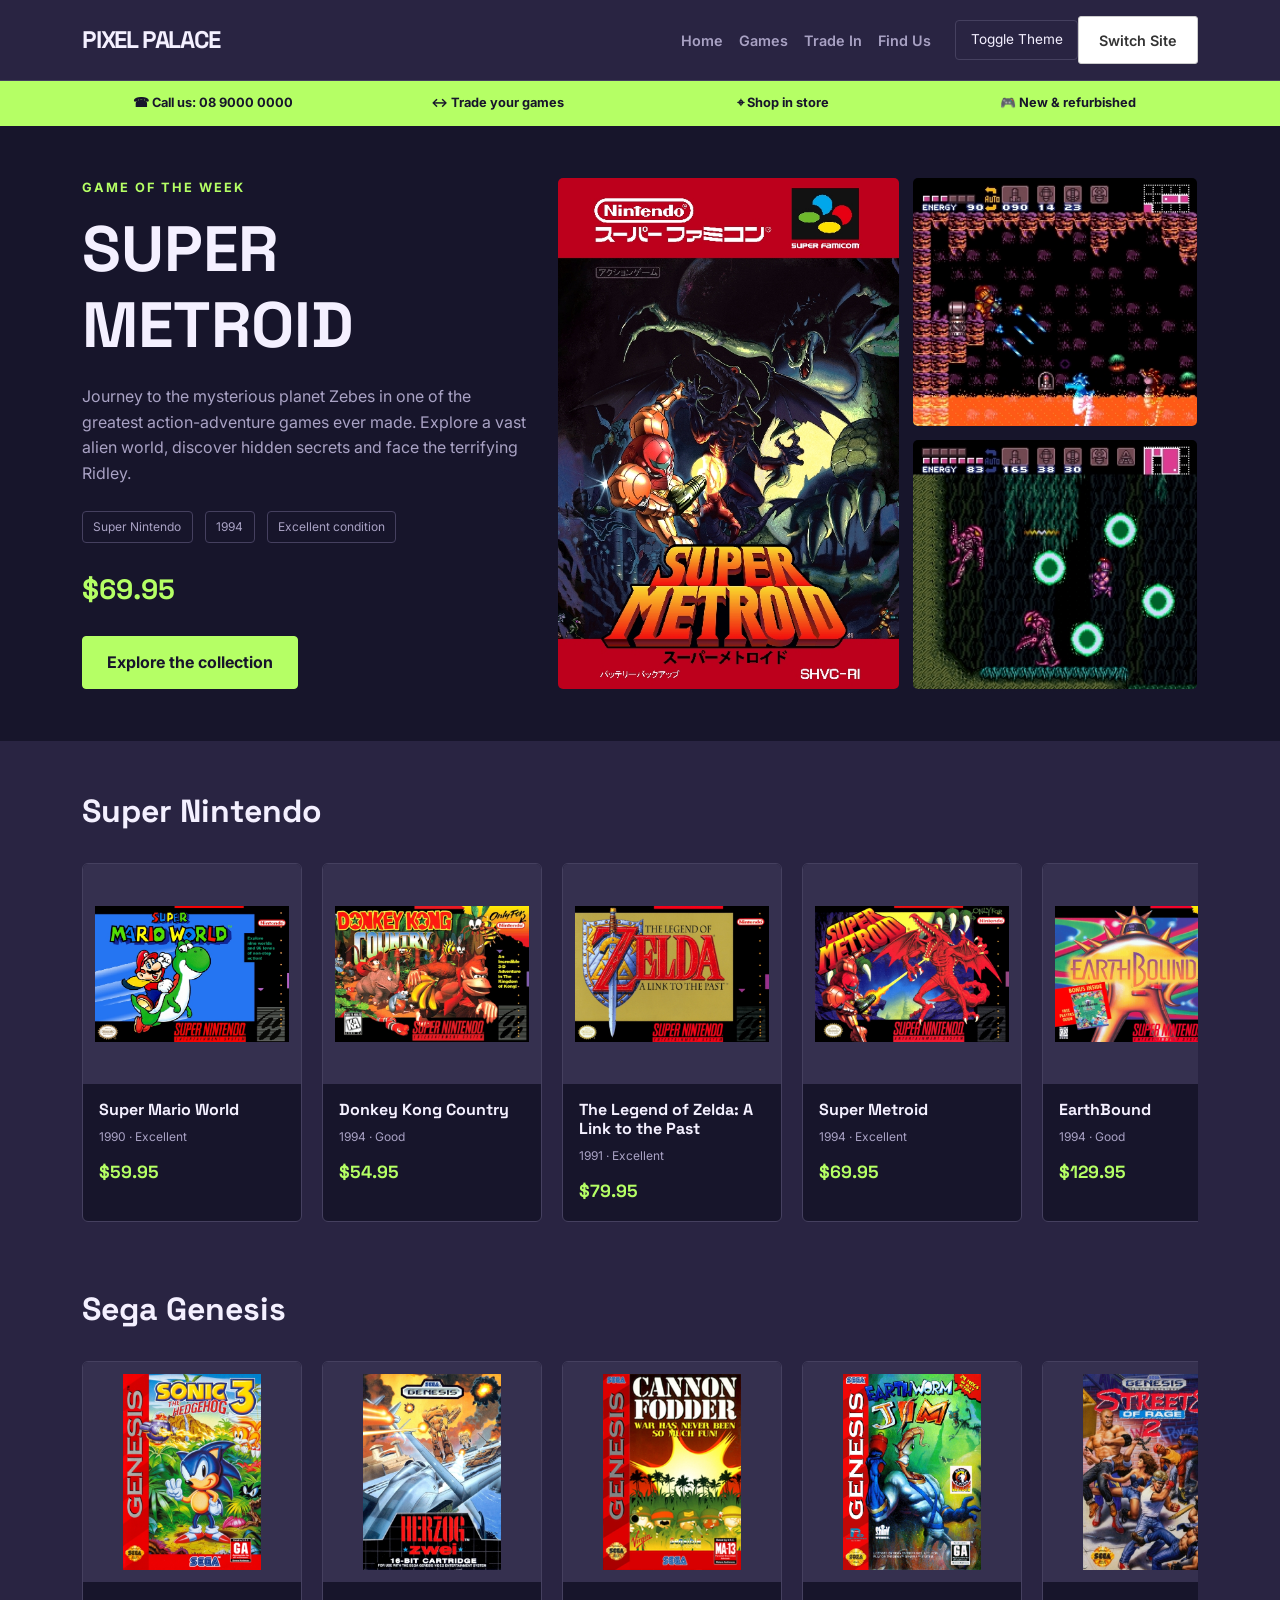
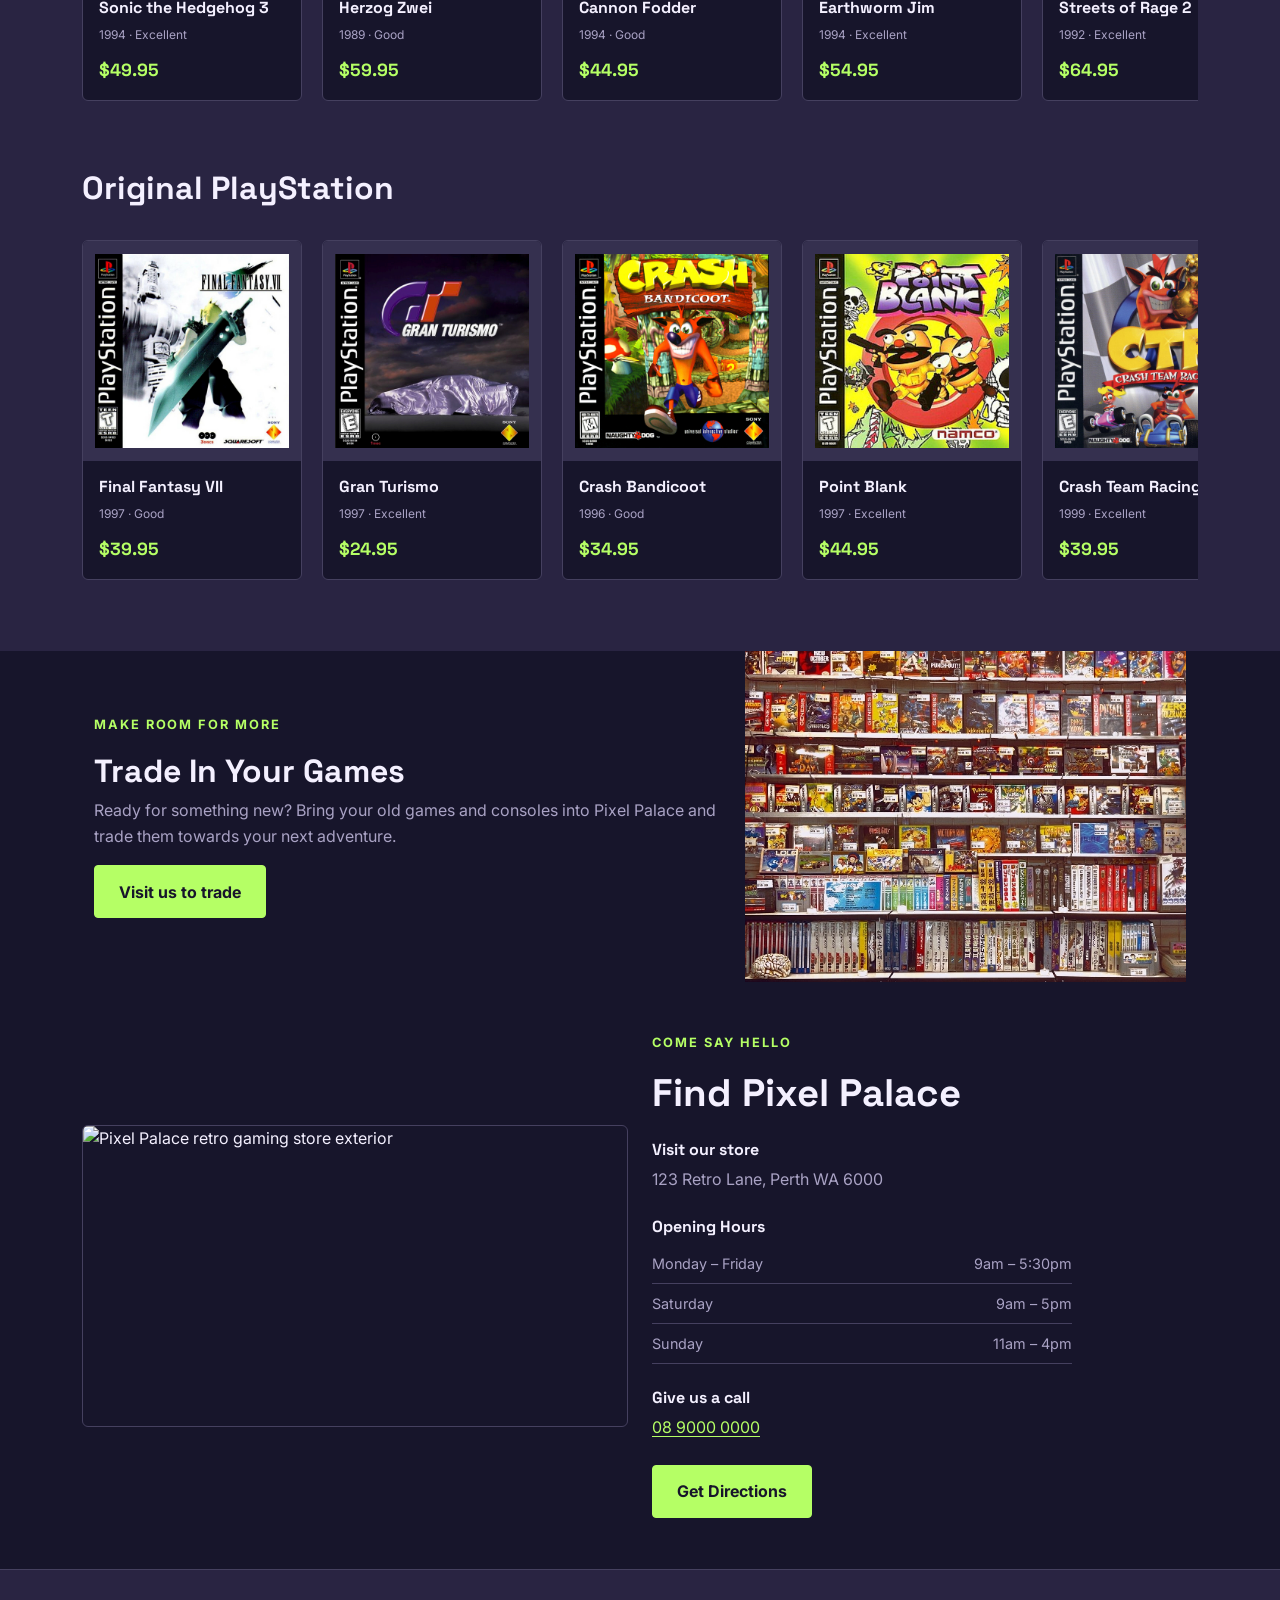
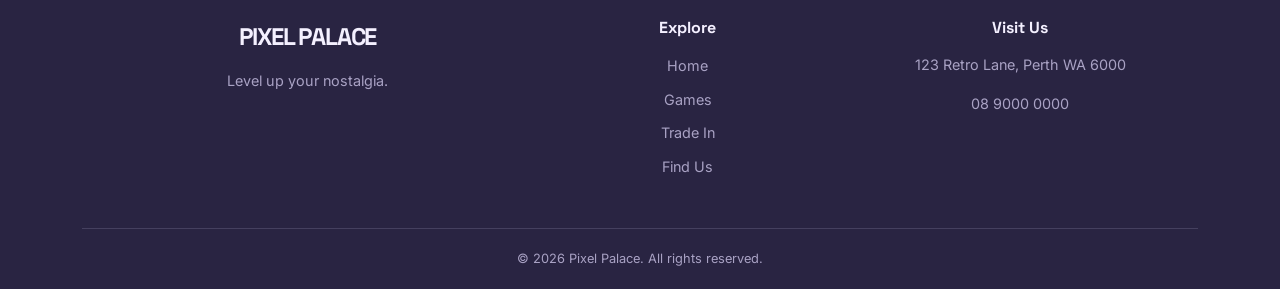
==== gaming/index.html @ fb089ce4 "Initial commit" ====
<!DOCTYPE html>
<html lang="en">

<head>
    <meta charset="UTF-8">
    <meta name="viewport" content="width=device-width, initial-scale=1.0">

    <title>Pixel Palace | Retro Gaming</title>

    <link rel="preconnect" href="https://fonts.googleapis.com">
    <link rel="preconnect" href="https://fonts.gstatic.com" crossorigin>
    <link
        href="https://fonts.googleapis.com/css2?family=Inter:wght@400;500;600;700&family=Space+Grotesk:wght@400;500;600;700&display=swap"
        rel="stylesheet">

    <!-- Bootstrap -->
    <link href="https://cdn.jsdelivr.net/npm/bootstrap@5.3.8/dist/css/bootstrap.min.css" rel="stylesheet">

    <!-- Project stylesheets -->
    <link rel="stylesheet" href="../css/global.css">
    <link rel="stylesheet" href="../css/switcher.css">
    <link rel="stylesheet" href="../css/gaming.css">
</head>

<body>

    <!-- =========================
         Header & Navigation
    ========================= -->

    <header class="site-header">
        <nav class="navbar navbar-expand-lg">
            <div class="container">

                <a class="navbar-brand" href="#home">
                    PIXEL PALACE
                </a>

                <button class="navbar-toggler" type="button" data-bs-toggle="collapse" data-bs-target="#main-navigation"
                    aria-controls="main-navigation" aria-expanded="false" aria-label="Toggle navigation">
                    <span class="navbar-toggler-icon"></span>
                </button>

                <div class="collapse navbar-collapse" id="main-navigation">

                    <ul class="navbar-nav ms-auto align-items-lg-center">
                        <li class="nav-item">
                            <a class="nav-link" href="#home">Home</a>
                        </li>

                        <li class="nav-item">
                            <a class="nav-link" href="#games">Games</a>
                        </li>

                        <li class="nav-item">
                            <a class="nav-link" href="#trade-in">Trade In</a>
                        </li>

                        <li class="nav-item">
                            <a class="nav-link" href="#find-us">Find Us</a>
                        </li>
                    </ul>

                    <button class="theme-toggle" type="button" aria-label="Toggle colour theme" aria-pressed="false">
                        Toggle Theme
                    </button>

                </div>

                <!-- Shared site switcher -->
                <button class="switcher-button" type="button" popovertarget="site-switcher-panel">
                    Switch Site
                </button>

                <nav id="site-switcher-panel" class="switcher-panel" popover aria-label="Explore other websites">
                    <p>Switch between experiences</p>
                    <a href="../cafe/index.html">☕ The Daily Grind</a>
                    <a href="../gaming/index.html" aria-current="page">🎮 Pixel Palace</a>
                    <a href="../music/index.html">💿 The Record Room</a>
                </nav>

            </div>
        </nav>
    </header>


    <main>


        <!-- =========================
     Store Information Bar
========================= -->

        <section class="store-info-bar">
            <div class="container">
                <div class="row">

                    <div class="col-6 col-lg-3">
                        <a href="tel:0890000000" class="store-info-item">
                            <span aria-hidden="true">☎</span>
                            Call us: 08 9000 0000
                        </a>
                    </div>

                    <div class="col-6 col-lg-3">
                        <a href="#trade-in" class="store-info-item">
                            <span aria-hidden="true">↔</span>
                            Trade your games
                        </a>
                    </div>

                    <div class="col-6 col-lg-3">
                        <a href="#find-us" class="store-info-item">
                            <span aria-hidden="true">⌖</span>
                            Shop in store
                        </a>
                    </div>

                    <div class="col-6 col-lg-3">
                        <a href="#games" class="store-info-item">
                            <span aria-hidden="true">🎮</span>
                            New & refurbished
                        </a>
                    </div>

                </div>
            </div>
        </section>


        <!-- =========================
     Game of the Week
========================= -->

        <section class="game-of-the-week">
            <div class="container">

                <div class="row align-items-center g-4">

                    <!-- Game Information -->
                    <div class="col-lg-5">

                        <p class="eyebrow">Game of the week</p>

                        <h1>Super Metroid</h1>

                        <p class="game-description">
                            Journey to the mysterious planet Zebes in one
                            of the greatest action-adventure games ever made.
                            Explore a vast alien world, discover hidden secrets
                            and face the terrifying Ridley.
                        </p>

                        <div class="game-details">
                            <span>Super Nintendo</span>
                            <span>1994</span>
                            <span>Excellent condition</span>
                        </div>

                        <div class="game-price">
                            $69.95
                        </div>

                        <a href="#games" class="btn button">
                            Explore the collection
                        </a>

                    </div>


                    <!-- Game Images -->
                    <div class="col-lg-7">

                        <div class="game-feature-images">

                            <!-- Main Box Artwork -->
                            <div class="game-box-image">
                                <img src="../images/gaming/super-metroid-box.jpg"
                                    alt="Super Metroid original Super Nintendo game box">
                            </div>

                            <!-- Gameplay Screenshots -->
                            <div class="gameplay-image gameplay-one">
                                <img src="../images/gaming/super-metroid-gameplay-1.jpg"
                                    alt="Samus exploring the alien world of Zebes">
                            </div>

                            <div class="gameplay-image gameplay-two">
                                <img src="../images/gaming/super-metroid-gameplay-2.jpg"
                                    alt="Super Metroid gameplay showing an encounter with an enemy">
                            </div>

                        </div>

                    </div>

                </div>

            </div>
        </section>

        <!-- =========================
             Game Collections
        ========================= -->

        <section class="game-collections" id="games">
            <div class="container">

                <!-- Super Nintendo -->
                <div class="game-collection">
                    <h2>Super Nintendo</h2>
                    <div class="game-carousel" id="snes-games">
                        <!-- Game cards generated with JavaScript -->
                    </div>
                </div>

                <!-- Sega Genesis -->
                <div class="game-collection">
                    <h2>Sega Genesis</h2>
                    <div class="game-carousel" id="genesis-games">
                        <!-- Game cards generated with JavaScript -->
                    </div>
                </div>

                <!-- PlayStation -->
                <div class="game-collection">
                    <h2>Original PlayStation</h2>
                    <div class="game-carousel" id="playstation-games">
                        <!-- Game cards generated with JavaScript -->
                    </div>
                </div>

            </div>
        </section>


        <!-- =========================
             Trade In
        ========================= -->

        <section class="trade-in" id="trade-in">
            <div class="container">

                <section class="trade-in" id="trade-in">
                    <div class="container">
                        <div class="row align-items-center g-4">
                            <div class="col-lg-7">
                                <p class="eyebrow">Make room for more</p>
                                <h2>Trade In Your Games</h2>
                                <p>
                                    Ready for something new? Bring your old games and consoles
                                    into Pixel Palace and trade them towards your next adventure.
                                </p>
                                <a href="#find-us" class="btn button">Visit us to trade</a>
                            </div>

                            <div class="col-lg-5">
                                <div class="trade-in-image">
                                    <img src="../images/gaming/game-trade-in.jpg"
                                        alt="A collection of classic video games ready to trade">
                                </div>
                            </div>
                        </div>
                    </div>
                </section>

            </div>
        </section>


        <!-- =========================
             Find Us
        ========================= -->

        <section class="find-us" id="find-us">
            <div class="container">
                <div class="row align-items-center g-4">

                    <!-- Store Image -->
                    <div class="col-lg-6">
                        <div class="find-us-image">
                            <img src="../images/gaming/store-front.jpg" alt="Pixel Palace retro gaming store exterior">
                        </div>
                    </div>

                    <!-- Store Details -->
                    <div class="col-lg-6">
                        <p class="eyebrow">Come say hello</p>
                        <h2>Find Pixel Palace</h2>

                        <div class="store-details">
                            <h3>Visit our store</h3>
                            <p>123 Retro Lane, Perth WA 6000</p>

                            <h3>Opening Hours</h3>
                            <ul class="opening-hours">
                                <li>
                                    <span>Monday – Friday</span>
                                    <span>9am – 5:30pm</span>
                                </li>
                                <li>
                                    <span>Saturday</span>
                                    <span>9am – 5pm</span>
                                </li>
                                <li>
                                    <span>Sunday</span>
                                    <span>11am – 4pm</span>
                                </li>
                            </ul>

                            <h3>Give us a call</h3>
                            <p><a href="tel:0890000000">08 9000 0000</a></p>

                            <a href="https://www.google.com/maps/search/?api=1&query=123+Retro+Lane+Perth+WA+6000"
                                target="_blank" rel="noopener noreferrer" class="btn button">
                                Get Directions
                            </a>
                        </div>
                    </div>

                </div>
            </div>
        </section>

    </main>


    <!-- =========================
         Footer
    ========================= -->

    <footer class="site-footer">
        <div class="container">
            <div class="row g-4 justify-content-center">

                <!-- Branding -->
                <div class="col-lg-5">
                    <a href="#home" class="footer-brand">PIXEL PALACE</a>
                    <p>Level up your nostalgia.</p>
                </div>

                <!-- Quick Links -->
                <div class="col-lg-3">
                    <h3>Explore</h3>
                    <ul class="footer-links">
                        <li><a href="#home">Home</a></li>
                        <li><a href="#games">Games</a></li>
                        <li><a href="#trade-in">Trade In</a></li>
                        <li><a href="#find-us">Find Us</a></li>
                    </ul>
                </div>

                <!-- Contact -->
                <div class="col-lg-4">
                    <h3>Visit Us</h3>
                    <p>123 Retro Lane, Perth WA 6000</p>
                    <p><a href="tel:0890000000">08 9000 0000</a></p>
                </div>

            </div>

            <div class="footer-bottom">
                <p>&copy; 2026 Pixel Palace. All rights reserved.</p>
            </div>
        </div>
    </footer>


    <!-- Bootstrap JavaScript -->
    <script src="https://cdn.jsdelivr.net/npm/bootstrap@5.3.8/dist/js/bootstrap.bundle.min.js"></script>

    <!-- Project JavaScript -->
    <script src="../js/gaming/games-data.js"></script>
    <script src="../js/gaming/games.js"></script>
    <script src="../js/main.js"></script>

</body>

</html>
---- css/global.css ----
/* =========================
   Global Variables
========================= */

:root {
    --project-font: Arial, Helvetica, sans-serif;
}


/* =========================
   Base Styles
========================= */

html {
    scroll-behavior: smooth;
}

img {
    display: block;
    max-width: 100%;
}


/* =========================
   Project Landing Page
========================= */

.project-home {
    width: min(1100px, calc(100% - 3rem));
    margin: 5rem auto;
}

.project-home header {
    max-width: 650px;
    margin-bottom: 3rem;
}

.project-home h1 {
    font-size: clamp(2.5rem, 6vw, 5rem);
    line-height: 1.05;
    margin-block: 1rem;
}

.eyebrow {
    text-transform: uppercase;
    letter-spacing: 0.15em;
    font-size: 0.8rem;
    font-weight: 700;
}

.project-links {
    display: grid;
    grid-template-columns: repeat(
        auto-fit,
        minmax(min(100%, 250px), 1fr)
    );
    gap: 1.5rem;
}

.project-links article {
    padding: 2rem;
    border: 1px solid #ccc;
    border-radius: 0.75rem;
}

.project-links article h2 {
    margin-bottom: 0.75rem;
}

.project-links article a {
    display: inline-block;
    margin-top: 1.5rem;
    font-weight: 700;
}


/* =========================
   Accessibility
========================= */

@media (prefers-reduced-motion: reduce) {
    *,
    *::before,
    *::after {
        scroll-behavior: auto !important;
        animation-duration: 0.01ms !important;
        animation-iteration-count: 1 !important;
        transition-duration: 0.01ms !important;
    }
}
---- css/switcher.css ----
/* =========================
   Site Switcher Button
========================= */
.switcher-button {
    padding: 0.7rem 1.25rem;
    border: 1px solid #ccc;
    border-radius: 3px;
    background-color: #fff;
    color: #333;
    font: inherit;
    font-size: 0.9rem;
    font-weight: 600;
    cursor: pointer;
    transition: background-color 0.2s ease, border-color 0.2s ease;
}

.switcher-button:hover {
    background-color: #f2f2f2;
    border-color: #999;
}


/* =========================
   Site Switcher Popover
========================= */
.switcher-panel {
    position: fixed;
    top: 5.5rem;
    right: 1.5rem;
    left: auto;
    bottom: auto;
    margin: 0;
    width: min(300px, calc(100vw - 2rem));
    padding: 1rem;
    border: 1px solid #ddd;
    border-radius: 0.75rem;
    background-color: #fff;
    color: #333;
    box-shadow: 0 10px 35px rgb(0 0 0 / 15%);
}

.switcher-panel p {
    margin-bottom: 0.75rem;
    font-size: 0.85rem;
    font-weight: 700;
}

.switcher-panel a {
    display: block;
    padding: 0.75rem;
    border-radius: 0.4rem;
}

.switcher-panel a:hover,
.switcher-panel a:focus-visible {
    background-color: #f2f2f2;
}

.switcher-panel a[aria-current="page"] {
    background-color: #e9e9e9;
    font-weight: 700;
}
---- css/gaming.css ----
/* =========================
   1. CSS Variables & Theme
========================= */

:root {
    color-scheme: dark;

    /* Colours */
    --page-background: #17152B;
    --surface-background: #292442;
    --surface-secondary: #35304F;

    --text-primary: #F4F0FF;
    --text-secondary: #A9A2C4;

    --accent: #B5FF65;
    --accent-hover: #C9FF91;

    --border: #45405F;

    /* Typography */
    --font-heading: 'Space Grotesk', sans-serif;
    --font-body: 'Inter', sans-serif;

    /* Layout */
    --content-width: 1200px;

    /* Spacing */
    --section-spacing: clamp(2rem, 4vw, 3.5rem);
}

/* Light theme */
:root[data-theme="light"] {
    color-scheme: light;

    --page-background: #F4F0FF;
    --surface-background: #FFFFFF;
    --surface-secondary: #E8E3F2;

    --text-primary: #202033;
    --text-secondary: #66627B;

    --accent: #527F20;
    --accent-hover: #3F6517;

    --border: #D6D0E2;
}


/* =========================
   2. Reset & Base
========================= */

*,
*::before,
*::after {
    box-sizing: border-box;
}

html {
    scroll-behavior: smooth;
}

body {
    margin: 0;
    background-color: var(--page-background);
    color: var(--text-primary);
    font-family: var(--font-body);
    line-height: 1.6;
}

img {
    display: block;
    max-width: 100%;
}

a {
    color: inherit;
    text-decoration: none;
}


/* =========================
   3. Typography
========================= */

h1,
h2,
h3,
h4,
h5,
h6 {
    color: var(--text-primary);
    font-family: var(--font-heading);
    font-weight: 700;
    line-height: 1.2;
}

p {
    color: var(--text-secondary);
}

.eyebrow {
    color: var(--accent);
    font-size: 0.8rem;
    font-weight: 700;
    letter-spacing: 0.15em;
    text-transform: uppercase;
}


/* =========================
   4. Header & Navigation
========================= */

.site-header {
    position: sticky;
    top: 0;
    z-index: 1000;

    background-color: var(--surface-background);
    border-bottom: 1px solid var(--border);
}

.site-header .navbar {
    padding-block: 1rem;
}

.site-header .navbar-brand {
    color: var(--text-primary);
    font-family: var(--font-heading);
    font-size: 1.5rem;
    font-weight: 700;
    letter-spacing: -0.05em;
}

.site-header .navbar-brand:hover {
    color: var(--accent);
}

.site-header .nav-link {
    color: var(--text-secondary);
    font-size: 0.9rem;
    font-weight: 600;
    transition: color 0.2s ease;
}

.site-header .nav-link:hover,
.site-header .nav-link:focus {
    color: var(--accent);
}

/* Theme Toggle */
.theme-toggle {
    margin-left: 1rem;
    padding: 0.5rem 0.9rem;

    background: transparent;
    border: 1px solid var(--border);
    border-radius: 4px;

    color: var(--text-primary);
    font-size: 0.85rem;
    cursor: pointer;
}

.theme-toggle:hover {
    border-color: var(--accent);
    color: var(--accent);
}

/* Mobile Navigation */
.site-header .navbar-toggler {
    border-color: var(--border);
}

.site-header .navbar-toggler:focus {
    box-shadow: 0 0 0 0.2rem rgb(181 255 101 / 20%);
}



/* =========================
   5. Store Information Bar
========================= */

.store-info-bar {
    padding-block: 0.75rem;

    background-color: var(--accent);
    color: #17152B;
}

.store-info-bar .row {
    align-items: center;
    row-gap: 0.5rem;
}

.store-info-bar p {
    margin: 0;
    color: #17152B;
    font-size: 0.8rem;
    font-weight: 700;
    text-align: center;
}

.store-info-item {
    display: block;
    color: inherit;
    font-size: 0.8rem;
    font-weight: 700;
    text-align: center;
    transition: opacity 0.2s ease;
}

.store-info-item:hover {
    opacity: 0.7;
}


/* =========================
   6. Game of the Week
========================= */

.game-of-the-week {
    padding-block: var(--section-spacing);
}

.game-of-the-week .eyebrow {
    margin-bottom: 0.75rem;
}

.game-of-the-week h1 {
    margin-bottom: 1.25rem;
    font-size: clamp(2.5rem, 5vw, 4rem);
    text-transform: uppercase;
}

.game-description {
    max-width: 480px;
    margin-bottom: 1.5rem;
    font-size: 1rem;
}

/* Game Details */

.game-details {
    display: flex;
    flex-wrap: wrap;
    gap: 0.75rem;
    margin-bottom: 1.5rem;
}

.game-details span {
    padding: 0.35rem 0.65rem;
    border: 1px solid var(--border);
    border-radius: 4px;
    color: var(--text-secondary);
    font-size: 0.75rem;
}

/* Game Price */
.game-price {
    margin-bottom: 1.5rem;
    color: var(--accent);
    font-family: var(--font-heading);
    font-size: 1.75rem;
    font-weight: 700;
}

/* =========================
   Game Images
========================= */

.game-feature-images {
    display: grid;
    grid-template-columns: 1.2fr 1fr;
    grid-template-rows: repeat(2, 1fr);
    gap: 0.75rem;
}

.game-box-image,
.gameplay-image {
    overflow: hidden;
    border: 1px solid transparent;
    border-radius: 6px;
    transition:
        transform 0.3s ease,
        border-color 0.3s ease;
}

.game-box-image {
    grid-row: span 2;
}

.gameplay-image {
    min-height: 140px;
}

.game-feature-images img {
    width: 100%;
    height: 100%;
    object-fit: cover;
    transition: filter 0.3s ease;
}

/* Hover Effects */

.game-box-image:hover,
.gameplay-image:hover {
    transform: rotate(-0.5deg);
    border-color: var(--accent);
}

.game-box-image:hover img,
.gameplay-image:hover img {
    filter: saturate(1.15);
}

/* Reduced Motion */

@media (prefers-reduced-motion: reduce) {
    .game-box-image,
    .gameplay-image,
    .game-feature-images img {
        transition: none;
    }
}

/* Shared Buttons */

.button {
    display: inline-block;
    padding: 0.85rem 1.5rem;
    border: 1px solid var(--accent);
    border-radius: 4px;
    background-color: var(--accent);
    color: #17152B;
    font-weight: 700;
    transition:
        background-color 0.2s ease,
        border-color 0.2s ease,
        transform 0.2s ease;
}

.button:hover {
    border-color: var(--accent-hover);
    background-color: var(--accent-hover);
    color: #17152B;
    transform: translateY(-2px);
}

/* =========================
   Game Collections
========================= */

.game-collections {
    padding-block: var(--section-spacing);
    background-color: var(--surface-background);
}

.game-collection {
    margin-bottom: 3rem;
}

.game-collection:last-child {
    margin-bottom: 0;
}

.game-collection h2 {
    margin-bottom: 1.5rem;
    font-size: clamp(1.5rem, 3vw, 2rem);
}

/* Game Carousel */

.game-carousel {
    display: grid;
    grid-auto-columns: 220px;
    grid-auto-flow: column;
    gap: 1.25rem;

    overflow-x: auto;
    overscroll-behavior-x: contain;
    scroll-snap-type: x mandatory;
    scroll-padding-inline: 1px;

    padding: 0.5rem 0 1.25rem;
}

.game-carousel > * {
    scroll-snap-align: start;
}


/* =========================
   Game Cards
========================= */

.game-card {
    overflow: hidden;
    border: 1px solid var(--border);
    border-radius: 6px;
    background-color: var(--page-background);
    scroll-snap-align: start;
    transition:
        transform 0.25s ease,
        border-color 0.25s ease;
}

.game-card:hover {
    transform: translateY(-4px);
    border-color: var(--accent);
}

.game-card-image {
    height: 220px;
    display: flex;
    align-items: center;
    justify-content: center;
    padding: 0.75rem;
    overflow: hidden;
    background-color: var(--surface-secondary);
}

.game-card-image img {
    max-width: 100%;
    max-height: 100%;
    width: auto;
    height: auto;
    object-fit: contain;
    transition: transform 0.3s ease;
}

.game-card:hover .game-card-image img {
    transform: scale(1.04);
}

.game-card-content {
    padding: 1rem;
}

.game-card h3 {
    margin-bottom: 0.5rem;
    font-size: 1rem;
}

.game-card-details {
    margin-bottom: 0.75rem;
    color: var(--text-secondary);
    font-size: 0.75rem;
}

.game-card-price {
    margin: 0;
    color: var(--accent);
    font-family: var(--font-heading);
    font-size: 1.1rem;
    font-weight: 700;
}

/* =========================
   Find Us
========================= */

.find-us {
    padding-block: var(--section-spacing);
}

.find-us h2 {
    margin-bottom: 1.5rem;
    font-size: clamp(1.8rem, 3vw, 2.5rem);
}

.store-details h3 {
    margin-bottom: 0.5rem;
    font-size: 1rem;
}

.store-details p {
    margin-bottom: 1.5rem;
}

.store-details a:not(.button) {
    color: var(--accent);
    text-decoration: underline;
    text-underline-offset: 3px;
}

.opening-hours {
    max-width: 420px;
    margin: 0 0 1.5rem;
    padding: 0;
    list-style: none;
}

.opening-hours li {
    display: flex;
    justify-content: space-between;
    gap: 1rem;
    padding-block: 0.5rem;
    border-bottom: 1px solid var(--border);
    color: var(--text-secondary);
    font-size: 0.9rem;
}

.find-us-image {
    height: 100%;
    min-height: 300px;
    overflow: hidden;
    border: 1px solid var(--border);
    border-radius: 6px;
}

.find-us-image img {
    width: 100%;
    height: 100%;
    min-height: 300px;
    object-fit: cover;
}

/* =========================
   Footer
========================= */

.site-footer {
    padding-top: 3rem;
    background-color: var(--surface-background);
    border-top: 1px solid var(--border);
    text-align: center;
}

.footer-brand {
    display: inline-block;
    margin-bottom: 0.75rem;
    color: var(--text-primary);
    font-family: var(--font-heading);
    font-size: 1.5rem;
    font-weight: 700;
    letter-spacing: -0.05em;
}

.footer-brand:hover {
    color: var(--accent);
}

.site-footer h3 {
    margin-bottom: 1rem;
    font-size: 1rem;
}

.site-footer p {
    color: var(--text-secondary);
    font-size: 0.9rem;
}

.footer-links {
    margin: 0;
    padding: 0;
    list-style: none;
}

.footer-links li {
    margin-bottom: 0.5rem;
}

.footer-links a,
.site-footer p a {
    color: var(--text-secondary);
    font-size: 0.9rem;
    transition: color 0.2s ease;
}

.footer-links a:hover,
.site-footer p a:hover {
    color: var(--accent);
}

.footer-bottom {
    margin-top: 2.5rem;
    padding-block: 1.25rem;
    border-top: 1px solid var(--border);
}

.footer-bottom p {
    margin: 0;
    font-size: 0.8rem;
    text-align: center;
}
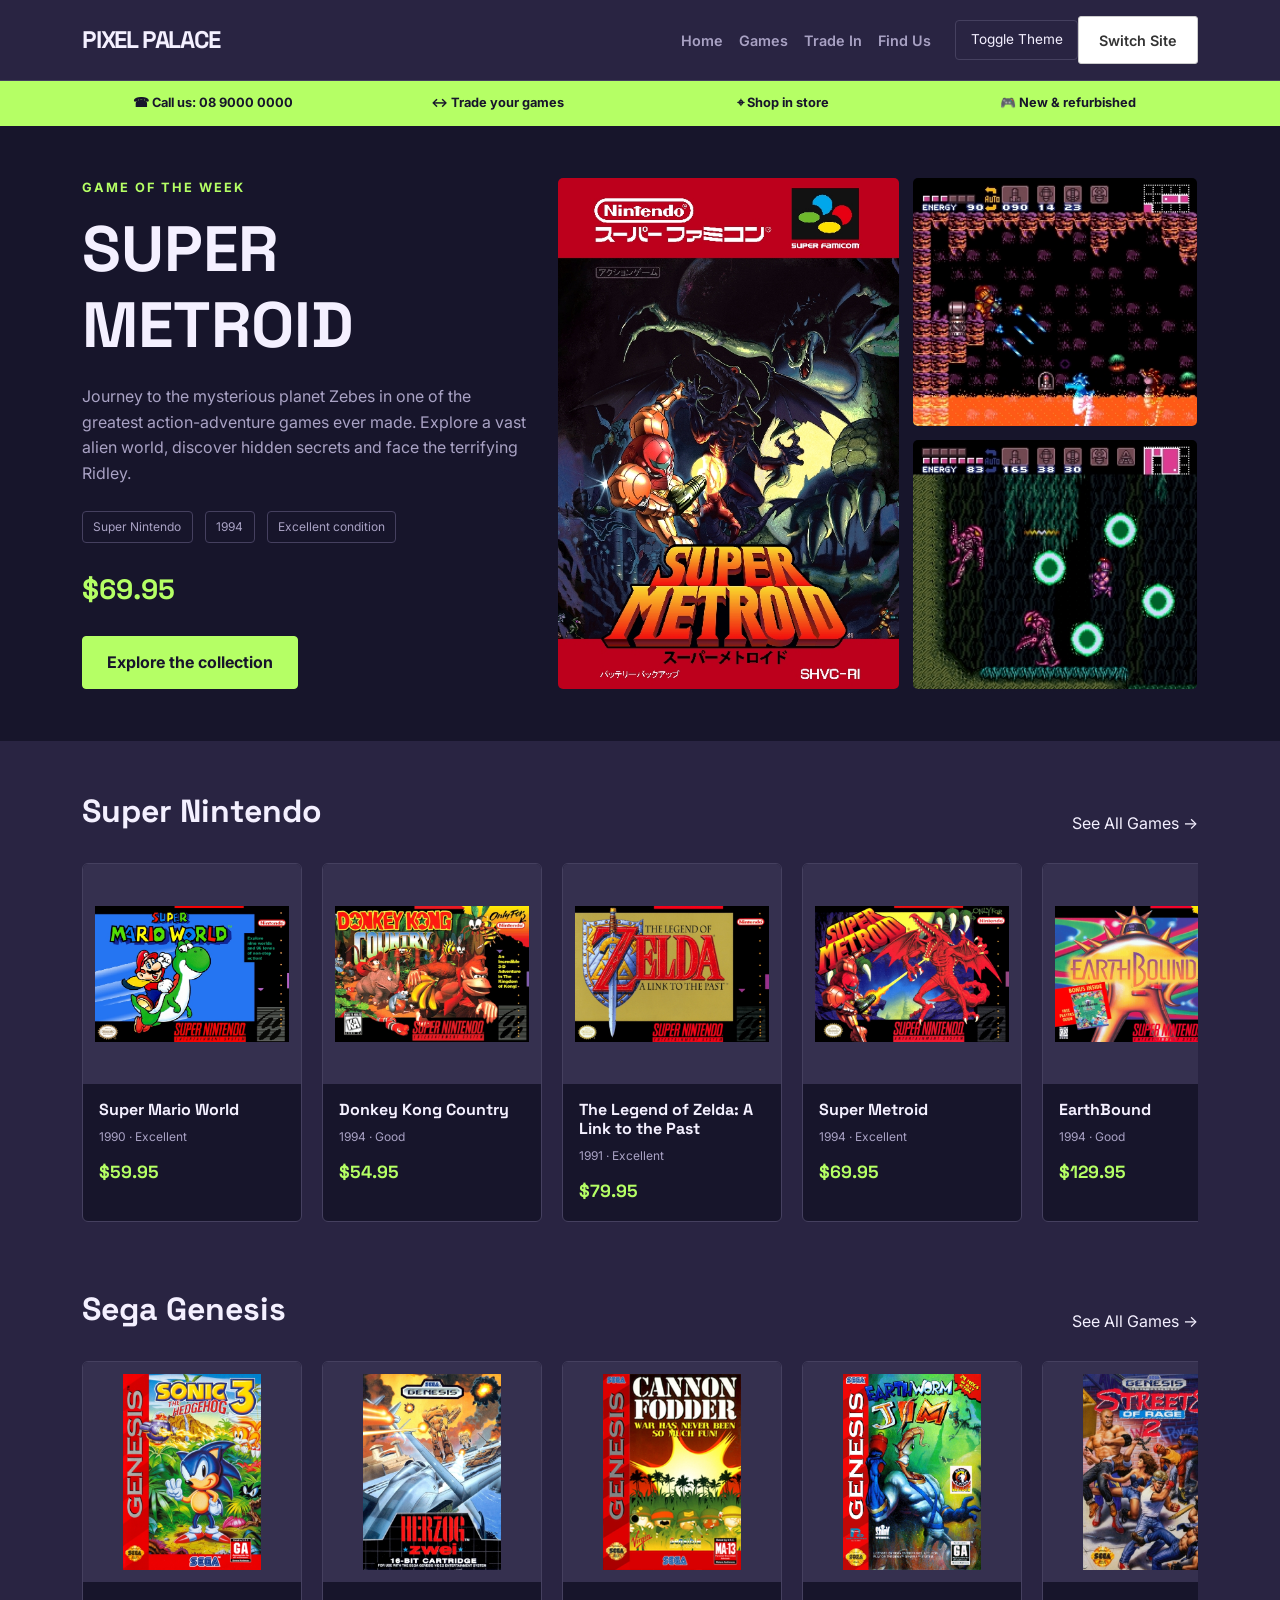
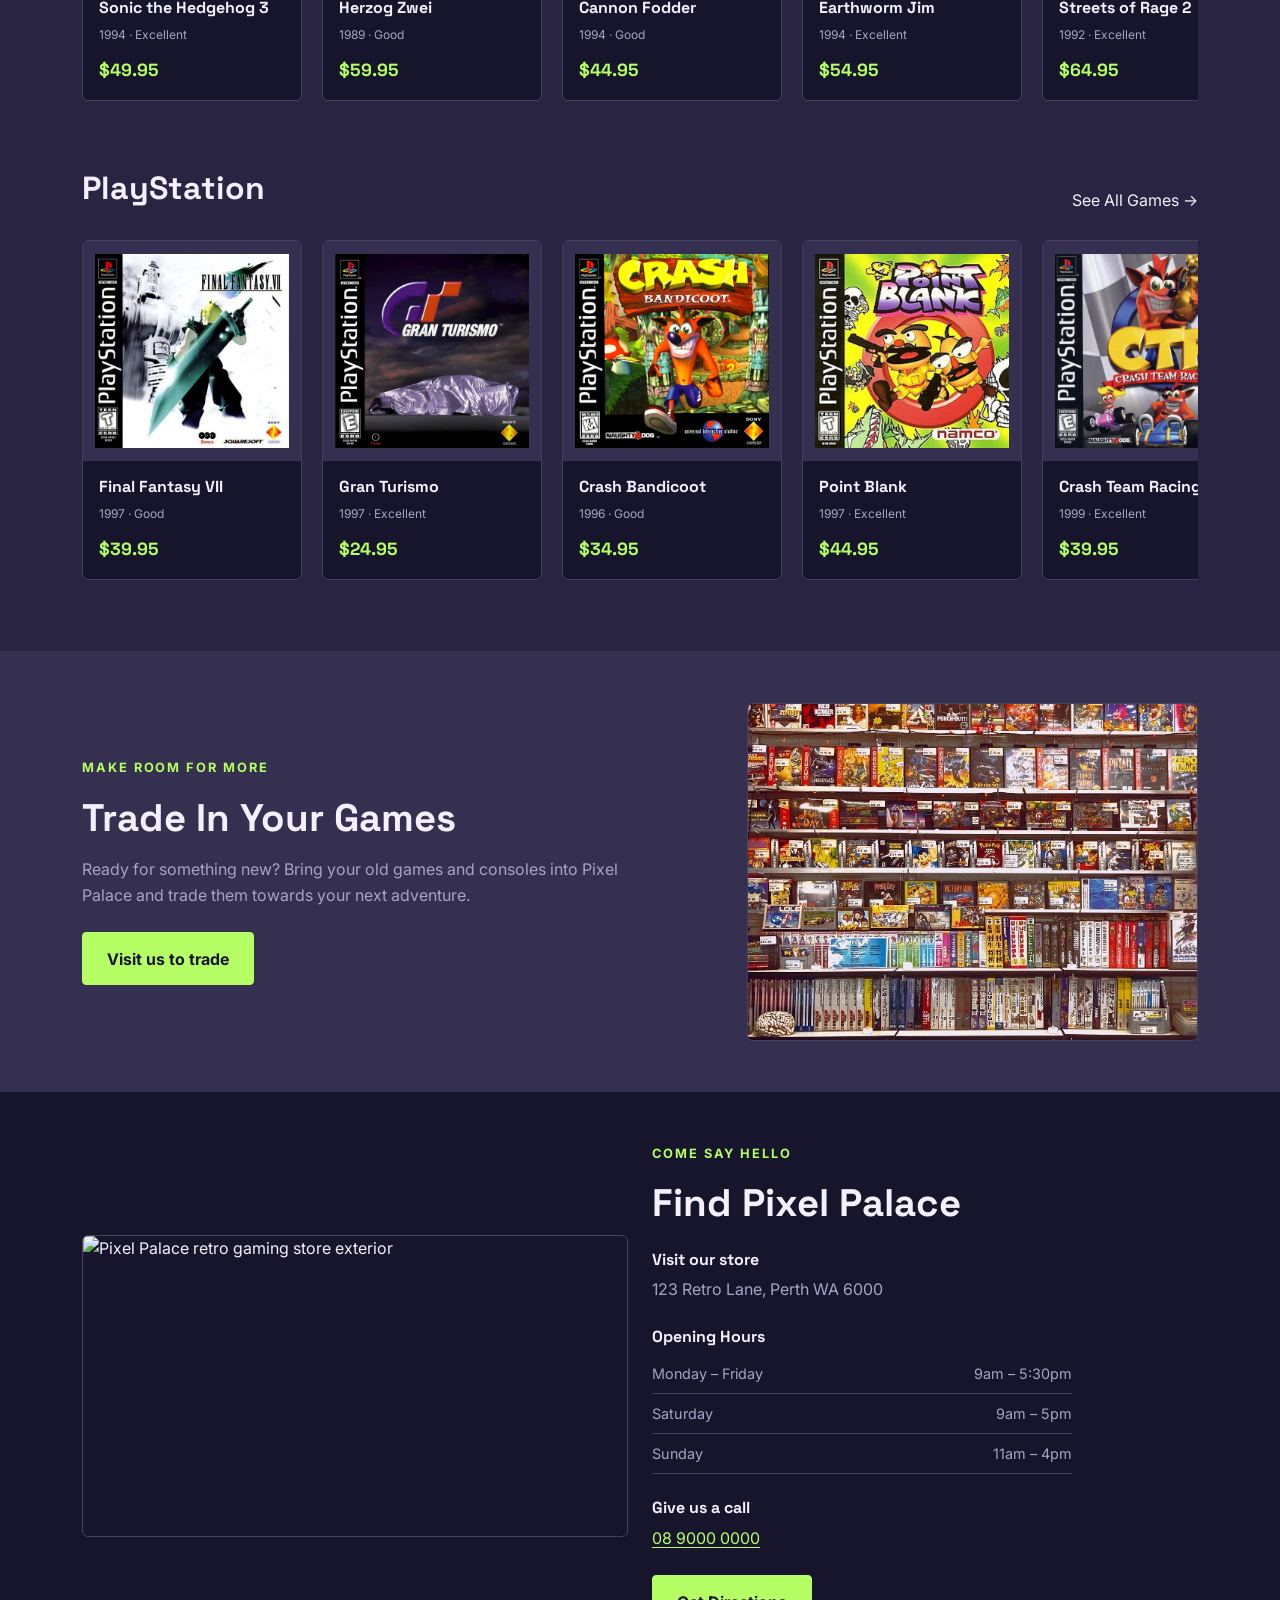
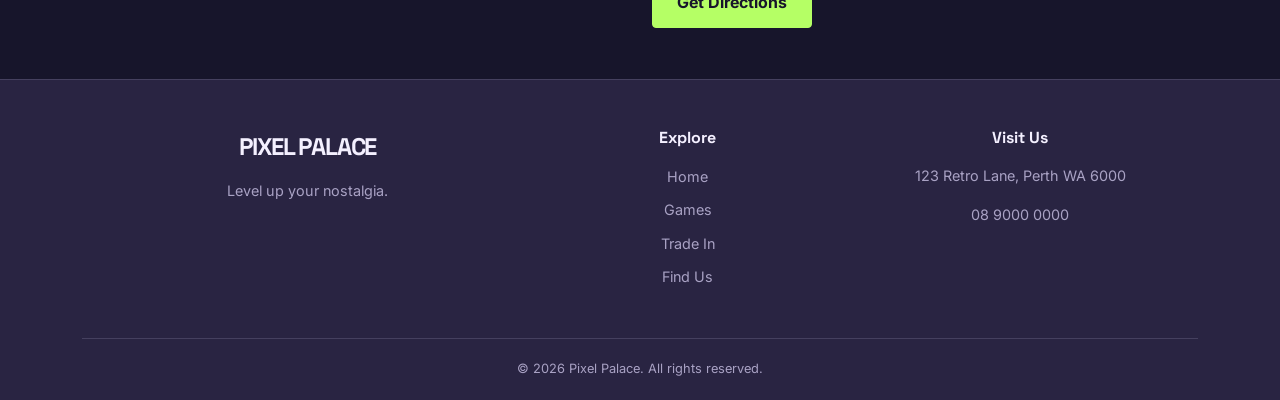
==== commit 4c2aed57: "feat: update retro layout, add pictures" ====
--- a/gaming/index.html
+++ b/gaming/index.html
@@ -208,7 +208,11 @@
 
                 <!-- Super Nintendo -->
                 <div class="game-collection">
-                    <h2>Super Nintendo</h2>
+                    <div class="d-flex justify-content-between align-items-center">
+                        <h2>Super Nintendo</h2>
+                        <a href="#" class="collection-link">See All Games →</a>
+                    </div>
+
                     <div class="game-carousel" id="snes-games">
                         <!-- Game cards generated with JavaScript -->
                     </div>
@@ -216,15 +220,23 @@
 
                 <!-- Sega Genesis -->
                 <div class="game-collection">
-                    <h2>Sega Genesis</h2>
+                    <div class="d-flex justify-content-between align-items-center">
+                        <h2>Sega Genesis</h2>
+                        <a href="#" class="collection-link">See All Games →</a>
+                    </div>
+
                     <div class="game-carousel" id="genesis-games">
                         <!-- Game cards generated with JavaScript -->
                     </div>
                 </div>
 
-                <!-- PlayStation -->
+                <!-- Original PlayStation -->
                 <div class="game-collection">
-                    <h2>Original PlayStation</h2>
+                    <div class="d-flex justify-content-between align-items-center">
+                        <h2>PlayStation</h2>
+                        <a href="#" class="collection-link">See All Games →</a>
+                    </div>
+
                     <div class="game-carousel" id="playstation-games">
                         <!-- Game cards generated with JavaScript -->
                     </div>
@@ -233,37 +245,32 @@
             </div>
         </section>
 
-
-        <!-- =========================
-             Trade In
+        <!-- =========================
+                Trade In
         ========================= -->
 
         <section class="trade-in" id="trade-in">
             <div class="container">
-
-                <section class="trade-in" id="trade-in">
-                    <div class="container">
-                        <div class="row align-items-center g-4">
-                            <div class="col-lg-7">
-                                <p class="eyebrow">Make room for more</p>
-                                <h2>Trade In Your Games</h2>
-                                <p>
-                                    Ready for something new? Bring your old games and consoles
-                                    into Pixel Palace and trade them towards your next adventure.
-                                </p>
-                                <a href="#find-us" class="btn button">Visit us to trade</a>
-                            </div>
-
-                            <div class="col-lg-5">
-                                <div class="trade-in-image">
-                                    <img src="../images/gaming/game-trade-in.jpg"
-                                        alt="A collection of classic video games ready to trade">
-                                </div>
-                            </div>
-                        </div>
-                    </div>
-                </section>
-
+                <div class="row align-items-center g-4">
+
+                    <div class="col-lg-7">
+                        <p class="eyebrow">Make room for more</p>
+                        <h2>Trade In Your Games</h2>
+                        <p>
+                            Ready for something new? Bring your old games and consoles
+                            into Pixel Palace and trade them towards your next adventure.
+                        </p>
+                        <a href="#find-us" class="btn button">Visit us to trade</a>
+                    </div>
+
+                    <div class="col-lg-5">
+                        <div class="trade-in-image">
+                            <img src="../images/gaming/game-trade-in.jpg"
+                                alt="A collection of classic video games ready to trade">
+                        </div>
+                    </div>
+
+                </div>
             </div>
         </section>
 
--- a/css/gaming.css
+++ b/css/gaming.css
@@ -461,6 +461,37 @@
 }
 
 /* =========================
+   Trade In
+========================= */
+
+.trade-in {
+    padding-block: var(--section-spacing);
+    background-color: var(--surface-secondary);
+}
+
+.trade-in h2 {
+    margin-bottom: 1rem;
+    font-size: clamp(1.8rem, 3vw, 2.5rem);
+}
+
+.trade-in p:not(.eyebrow) {
+    max-width: 550px;
+    margin-bottom: 1.5rem;
+}
+
+.trade-in-image {
+    overflow: hidden;
+    border: 1px solid var(--border);
+    border-radius: 6px;
+}
+
+.trade-in-image img {
+    width: 100%;
+    aspect-ratio: 4 / 3;
+    object-fit: cover;
+}
+
+/* =========================
    Find Us
 ========================= */
 
